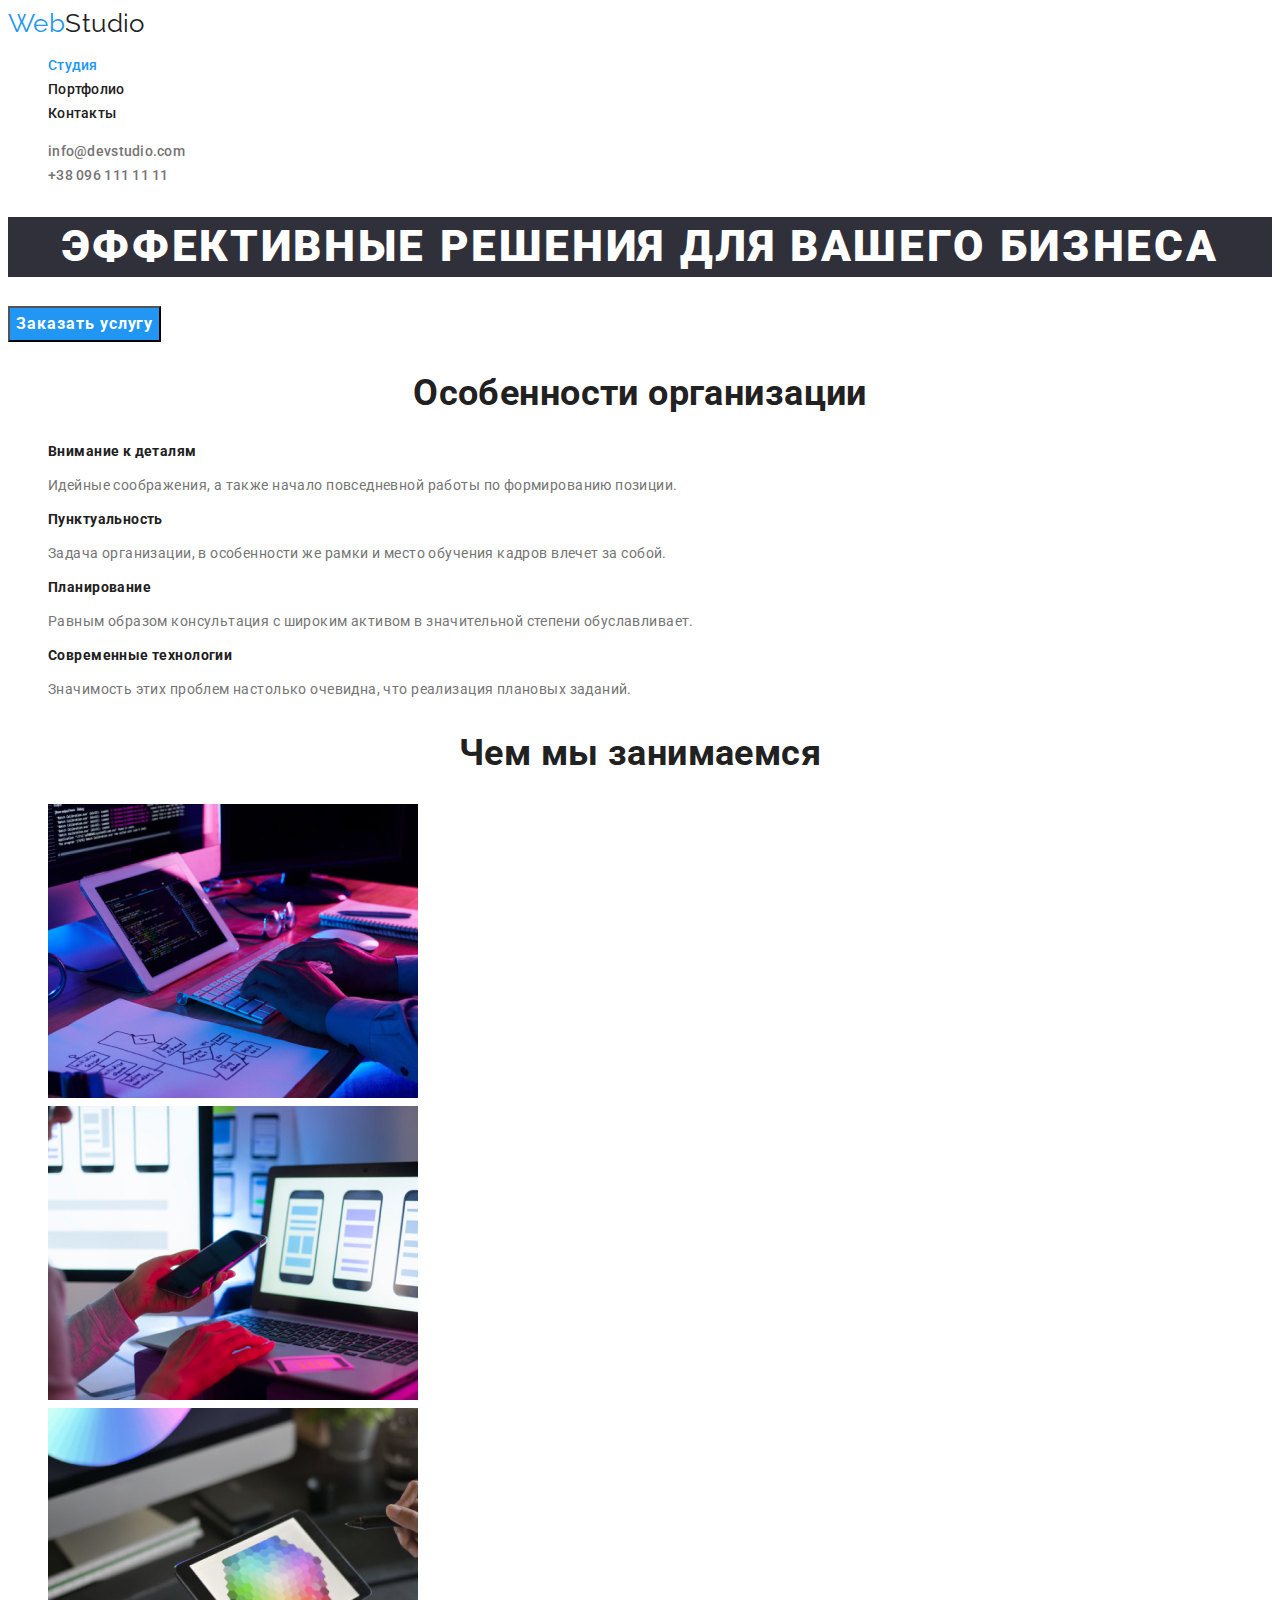
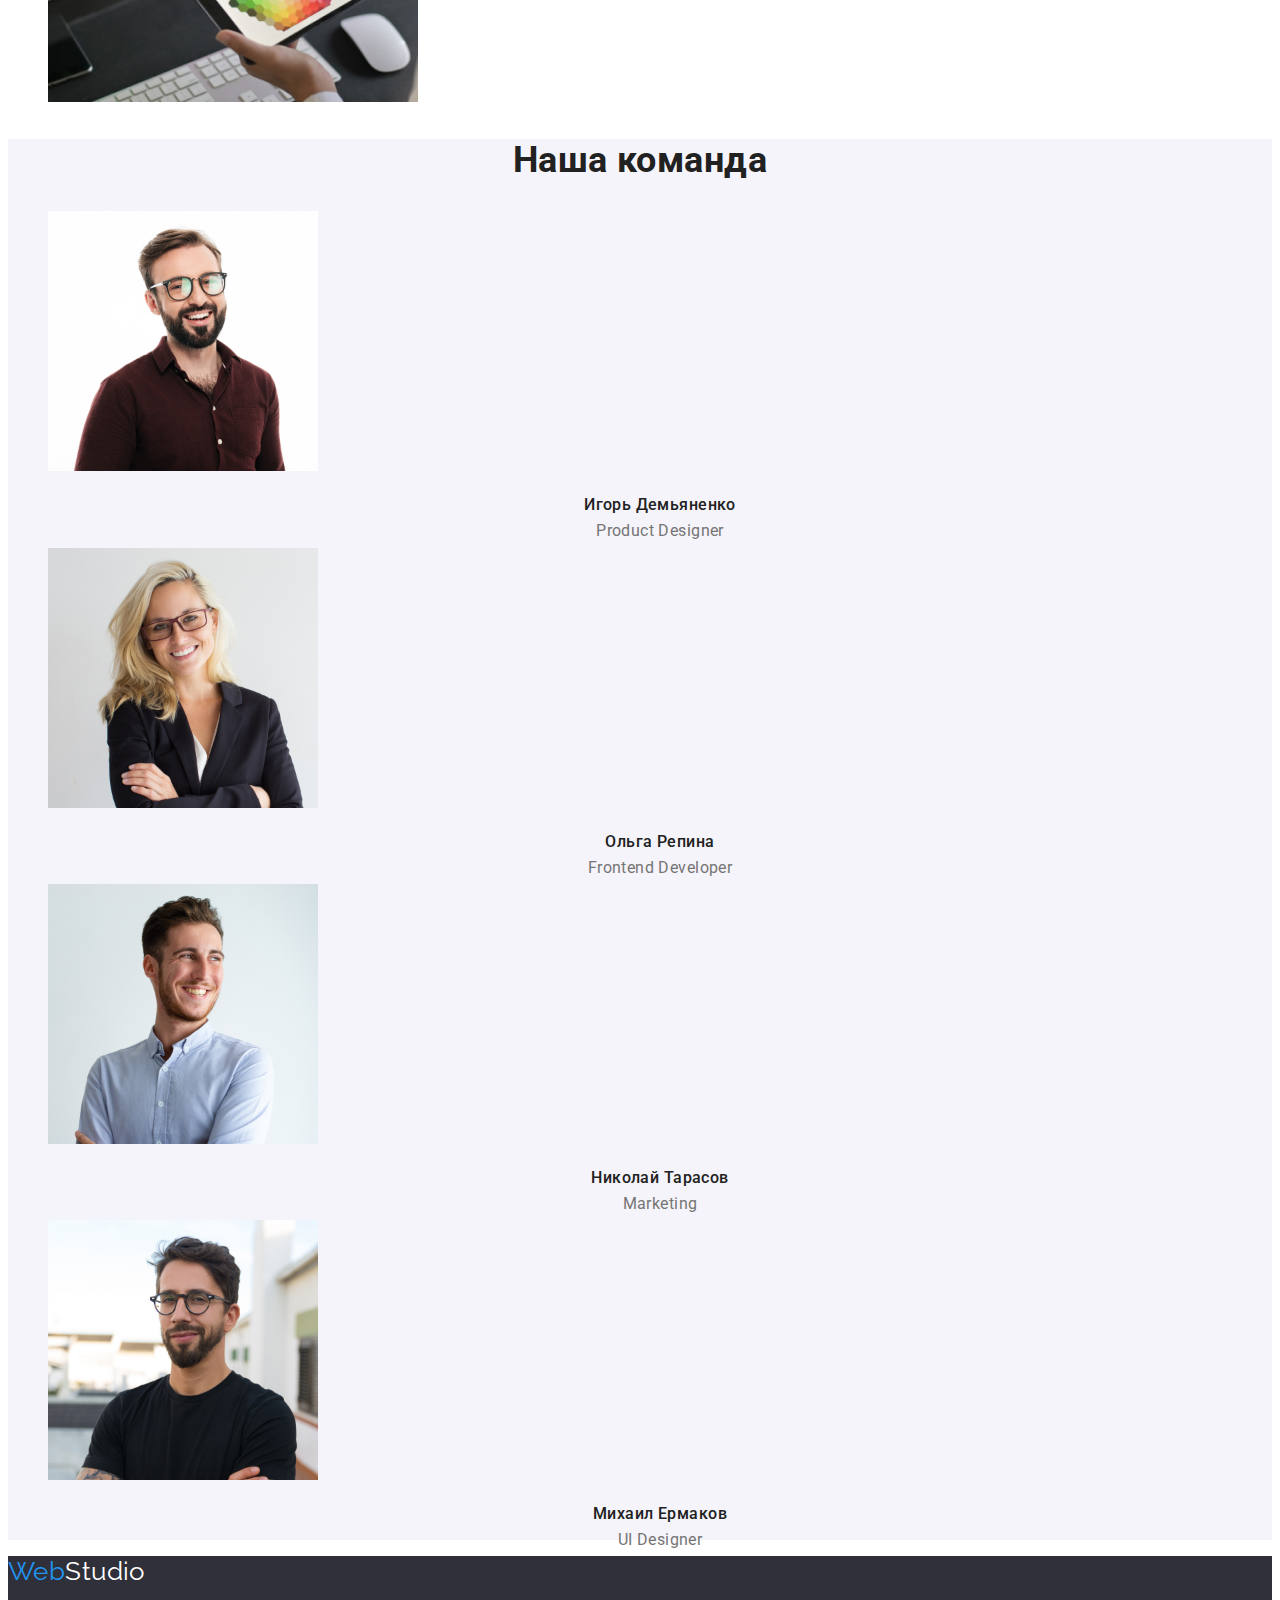
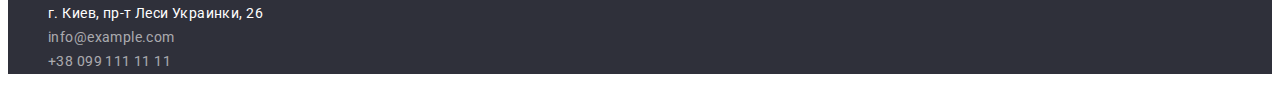
==== index.html @ 8ba245d4 "Добавил дз 2" ====
<!DOCTYPE html>
<html lang="ru">

<head>
    <meta charset="UTF-8">
    <meta http-equiv="X-UA-Compatible" content="IE=edge">
    <meta name="viewport" content="width=device-width, initial-scale=1.0">
    <title>WebStudio</title>
    <link rel="preconnect" href="https://fonts.googleapis.com">
    <link rel="preconnect" href="https://fonts.gstatic.com" crossorigin>
    <link href="https://fonts.googleapis.com/css2?family=Raleway:wght@700&family=Roboto:wght@400;500;700;900&display=swap"
        rel="stylesheet">
    <link rel="stylesheet" href="./css/style.css">
    
</head>

<body>
    <!--Шапка сайта-->
    <header>
        <a href=" / " class="logo" > <span class="first-part-logo">Web</span>Studio</a>
        <nav>
            <ul class="site-nav">
                <li><a href="./index.html" class="link current">Студия</a></li>
                <li><a href="./portfolio.html" class="link">Портфолио</a></li>
                <li><a href="" class="link">Контакты</a></li>
            </ul>
        </nav>

        <ul class="auth-nav">
            <li><a href="mailto:info@devstudio.com" class="contact-link">info@devstudio.com</a></li>
            <li><a href="tel:+380961111111" class="contact-link">+38 096 111 11 11</a></li>
        </ul>
    </header>

    <main>
        <!--Герой-->
        <section class="hero">
            <h1 class="hero-title">Эффективные решения для вашего бизнеса</h1>
            <button type="button" class="primary-button">Заказать услугу</button>
        </section>
        <!--Особенности-->
        <section class="section">
            <h2 class="section-title">Особенности организации</h2>
            <ul class="features-list">
                <li>
                    <h3 class="title">Внимание к деталям</h3>
                    <p>Идейные соображения, а также начало повседневной работы по формированию позиции.</p>
                </li>
                <li>
                    <h3 class="title">Пунктуальность</h3>
                    <p>Задача организации, в особенности же рамки и место обучения кадров влечет за собой.</p>
                </li>
                <li>
                    <h3 class="title">Планирование</h3>
                    <p>Равным образом консультация с широким активом в значительной степени обуславливает.</p>
                </li>
                <li>
                    <h3 class="title">Современные технологии</h3>
                    <p>Значимость этих проблем настолько очевидна, что реализация плановых заданий.</p>
                </li>
            </ul>
        </section>
        <!--Чем занимаются -->
        <section class="section">
            <h2 class="section-title">Чем мы занимаемся</h2>
            <ul>
                <li><img src="./images/code.jpg" alt="Человек пишет код" width="370"></li>
                <li><img src="./images/phone.jpg" alt="Человек смотрит на телефон" width="370"></li>
                <li><img src="./images/the_tablet.jpg" alt="Человек выбирает цвет на планшете" width="370"></li>
            </ul>
        </section>
        <!--Команда-->
        <section class="section team-background">
            <h2 class="section-title ">Наша команда</h2>
            <ul>
                <li><img src="./images/man_with_glasses.jpg" alt="Мужчина в очках" width="270">
                    <h3 class="section-people">Игорь Демьяненко</h3>
                    <p lang="en" class="section-profession">Product Designer</p>
                </li>
                <li><img src="./images/woman_with_glasses.jpg" alt="Женщина в очках" width="270">
                    <h3 class="section-people">Ольга Репина</h3>
                    <p lang="en" class="section-profession">Frontend Developer</p>
                </li>
                <li><img src="./images/man.jpg" alt="Мужчина" width="270">
                    <h3 class="section-people">Николай Тарасов</h3>
                    <p lang="en" class="section-profession">Marketing</p>
                </li>
                <li><img src="./images/man_with_glasess_smile.jpg" alt="Мужчина в очках улыбающийся" width="270">
                    <h3 class="section-people">Михаил Ермаков</h3>
                    <p lang="en" class="section-profession">UI Designer</p>
                </li>
            </ul>
        </section>
    </main>
    <!--Футер-->
    <footer class="footer-background">
        <a href=" / " class="logo"> <span class="first-part-logo">Web</span><span class="logo-white">Studio</span></a>  
        <address>
        <ul class="footer-nav removed-italics">
            <li><a href="https://www.google.com/maps/place/%D0%B1%D1%83%D0%BB.+%D0%9B%D0%B5%D1%81%D0%B8+%D0%A3%D0%BA%D1%80%D0%B0%D0%B8%D0%BD%D0%BA%D0%B8,+26,+%D0%9A%D0%B8%D0%B5%D0%B2,+02000/@50.4265807,30.5361971,17z/data=!3m1!4b1!4m5!3m4!1s0x40d4cf0e033ecbe9:0x57a4dffefec77da0!8m2!3d50.4265807!4d30.5383858"  class="footer-google-maps logo-white ">г. Киев, пр-т Леси Украинки, 26</a></li>
            <li><a href="mailto:info@example.com" class="footer-contacts footer-google-maps">info@example.com</a></li>
            <li><a href="tel:+380991111111" class="footer-contacts footer-google-maps">+38 099 111 11 11</a></li>
        </ul>
        </address>
    </footer>
</body>

</html>
---- css/style.css ----
:root {
  --primary-text-color: #757575;
  --title-text-color: #212121;
  --accent-color: #2196f3;
  --primary-white-color: #ffffff;
  --button-background-color: #f5f4fa;
  --background-color-hero: #2f303a;
}

body {
  background-color: var(--primary-white-color);
  color: var(--primary-text-color);
  font-family: Roboto, sans-serif;
  letter-spacing: 0.03em;
  font-size: 14px;
  line-height: 1.71;
}

/* Logo */
.logo {
  color: var(--title-text-color);
  font-family: Raleway, cursive;

  font-size: 26px;
  line-height: 1.19;
  text-decoration: none;
}
.first-part-logo {
  color: var(--accent-color);
}
/* Убрал точки в списке */
ul {
  list-style: none;
}

/* Site nav */
.site-nav .link {
  color: var(--title-text-color);

  font-weight: 500;
  font-size: 14px;
  line-height: 1.14;
  letter-spacing: 0.02em;
  text-decoration: none;
}
.site-nav .link:hover,
.site-nav .link:focus {
  color: var(--accent-color);
}

.site-nav .link.current {
  color: var(--accent-color);
}

/* Hero */
.hero-title {
  color: var(--primary-white-color);
  background-color: var(--background-color-hero);

  font-weight: 900;
  font-size: 44px;
  line-height: 1.36;
  text-align: center;
  letter-spacing: 0.06em;
  text-transform: uppercase;
}

/* Button */

.primary-button {
  color: var(--primary-white-color);
  background-color: var(--accent-color);
  font-family: Roboto, sans-serif;
  font-weight: 700;
  font-size: 16px;
  line-height: 1.88;
  align-items: center;
  text-align: center;
  letter-spacing: 0.06em;
}

/* Section */
.section-title {
  color: var(--title-text-color);

  font-weight: 700;
  font-size: 36px;
  line-height: 1.17;
  text-align: center;
}

.team-background {
  background-color: var(--button-background-color);
}

.section-people {
  color: var(--title-text-color);

  font-weight: 500;
  font-size: 16px;
  line-height: 1.19;
  text-align: center;
}
.section-profession {
  font-size: 16px;
  line-height: 1.19px;
  text-align: center;
}

/* Features */
.features-list .title {
  color: var(--title-text-color);

  font-weight: 700;
  font-size: 14px;
  line-height: 1.14;
}

/* Auth nav */
.auth-nav .contact-link {
  color: var(--primary-text-color);
  font-weight: 500;
  font-size: 14px;
  line-height: 1.14;
  letter-spacing: 0.02em;
  text-decoration: none;
}
.auth-nav .contact-link:hover,
.auth-nav .contact-link:focus {
  color: var(--accent-color);
}

/* Footer */

.footer-background {
  background-color: var(--background-color-hero);
}

.logo-white {
  color: var(--primary-white-color);
}

/* Footer nav */

.footer-contacts {
  font-weight: 400;
  font-size: 14px;
  line-height: 1.71;
  letter-spacing: 0.03em;
  color: rgba(255, 255, 255, 0.6);
}

.footer-nav .footer-contacts:hover,
.footer-nav .footer-contacts:focus {
  color: var(--accent-color);
}

.removed-italics {
  font-style: normal;
}

.footer-google-maps {
  text-decoration: none;
}

/* portfolio */
.button-porfolio {
  color: var(--title-text-color);
  background-color: var(--button-background-color);
  font-weight: 500;
  font-size: 16px;
  line-height: 1.62;
  text-align: center;
  letter-spacing: 0.03em;
  font-family: inherit;
}

.button-porfolio:focus,
.button-porfolio:hover {
  color: var(--primary-white-color);
  background-color: var(--accent-color);
}

.portfolio-link-without-underlined {
  text-decoration: none;
}

.site-title {
  font-weight: 700;
  font-size: 18px;
  line-height: 2;
  letter-spacing: 0.06em;
  color: var(--title-text-color);
}

.site-descriptions {
  font-size: 16px;
  line-height: 1.87;
  letter-spacing: 0.03em;
  color: var(--primary-text-color);
}
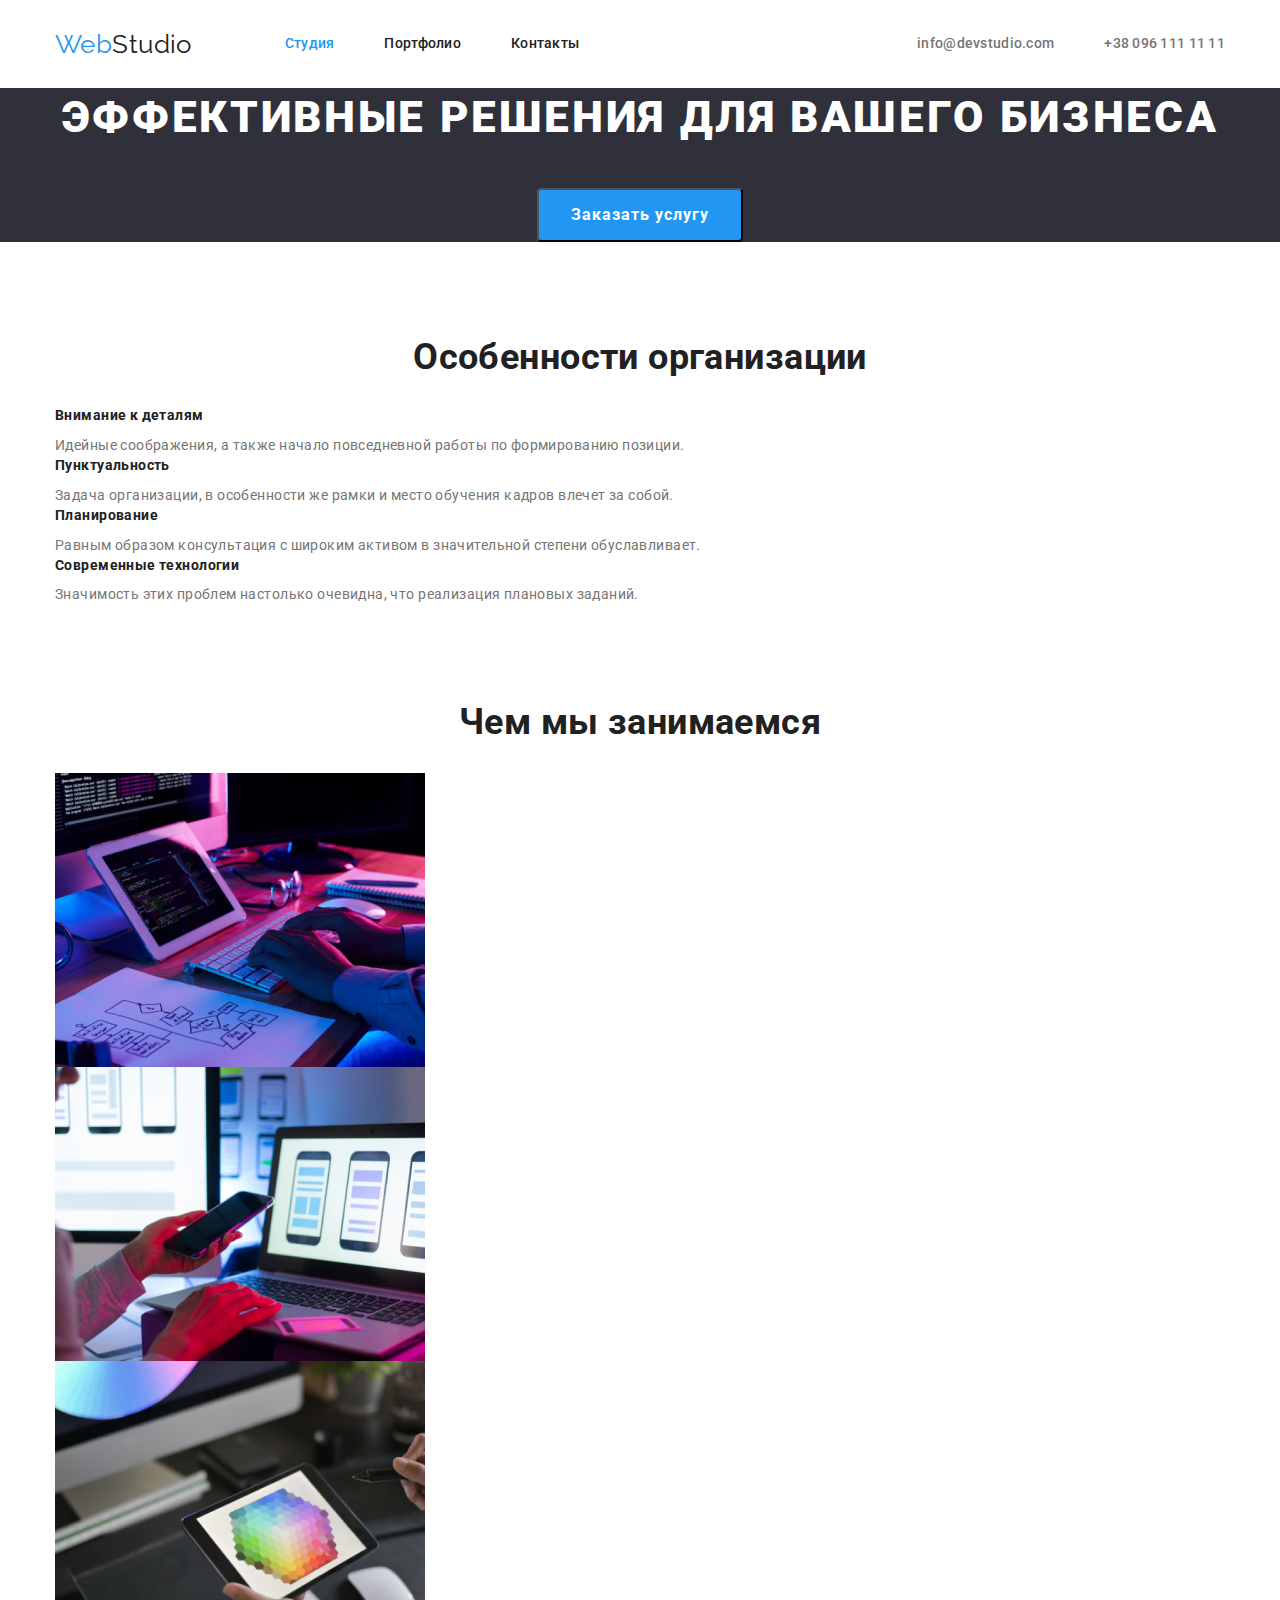
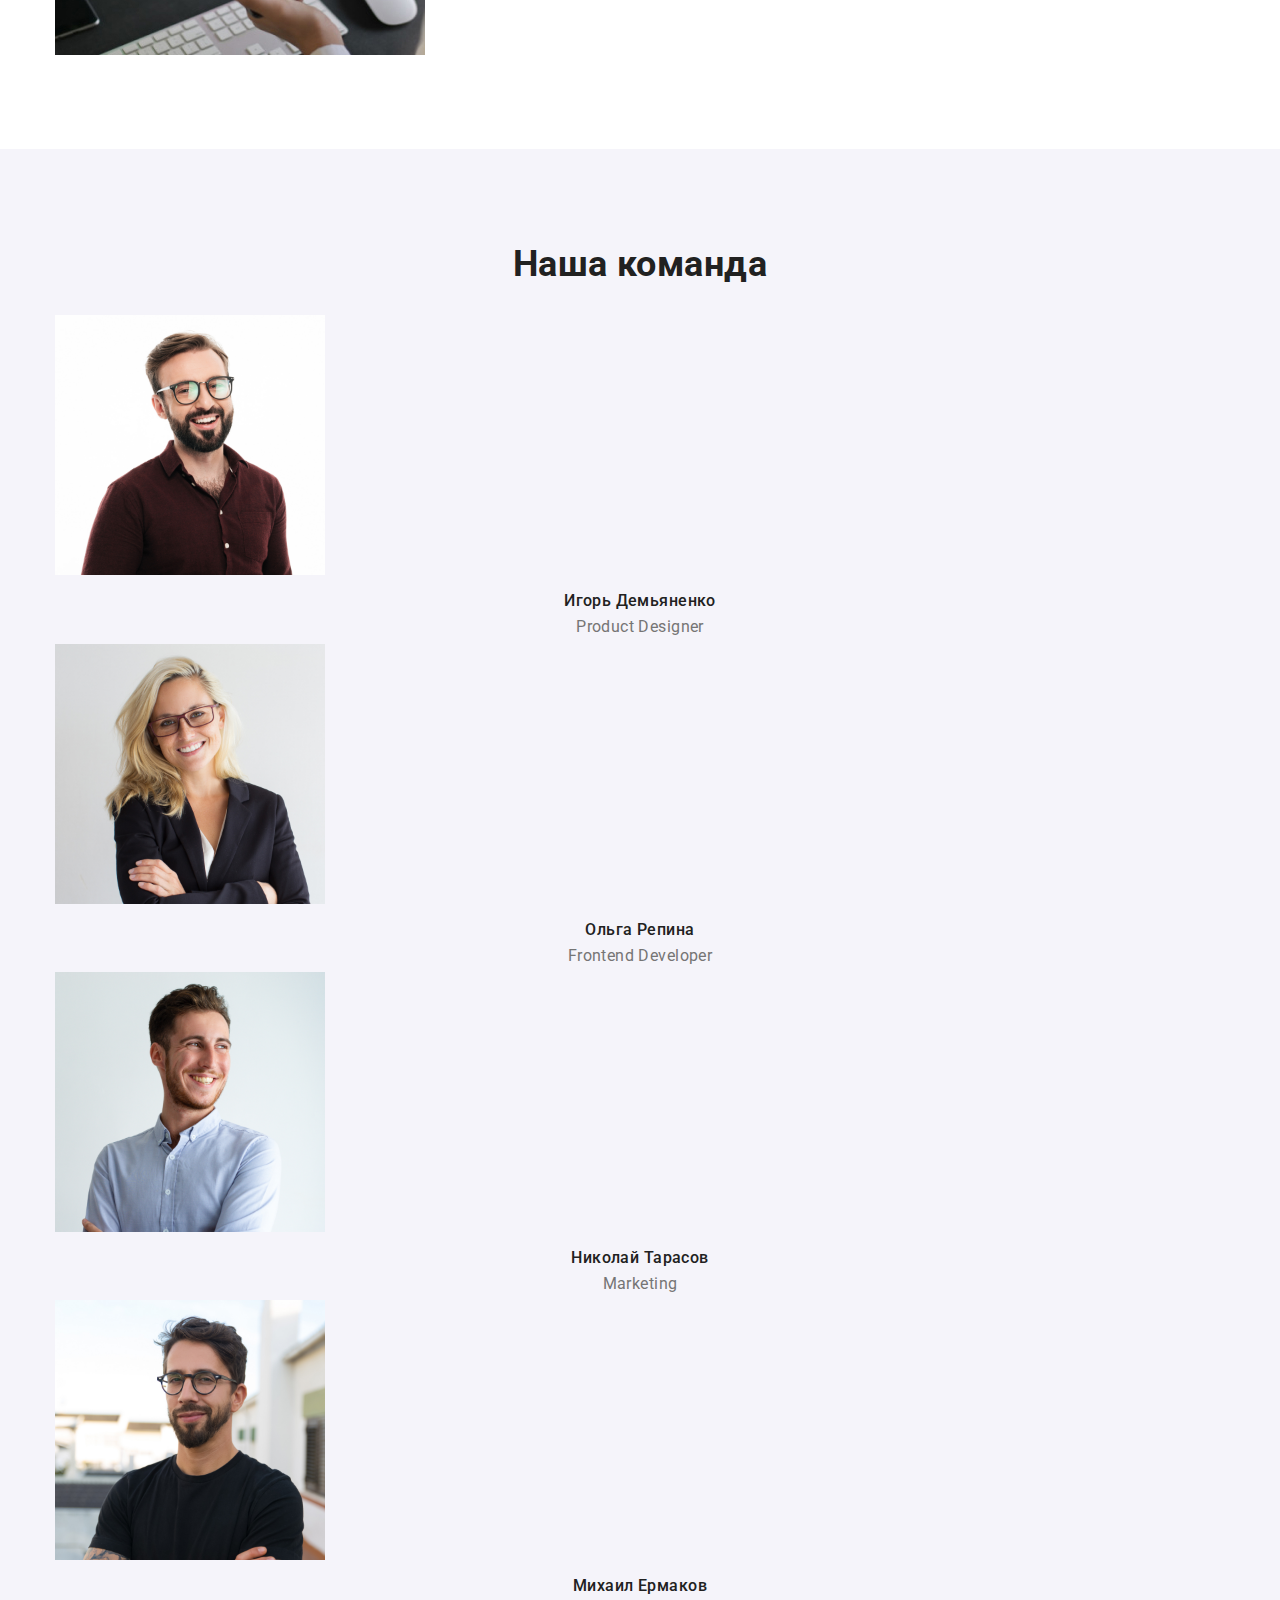
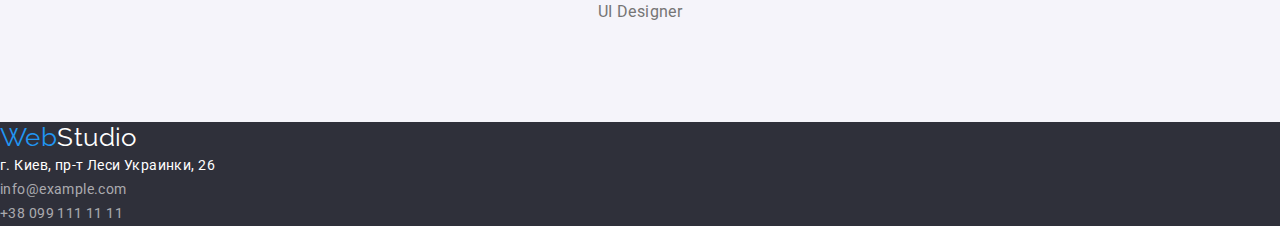
==== commit 046b441f: "Добавил оформления" ====
--- a/index.html
+++ b/index.html
@@ -10,26 +10,29 @@
     <link rel="preconnect" href="https://fonts.gstatic.com" crossorigin>
     <link href="https://fonts.googleapis.com/css2?family=Raleway:wght@700&family=Roboto:wght@400;500;700;900&display=swap"
         rel="stylesheet">
+    <link rel="stylesheet" href="https://cdnjs.cloudflare.com/ajax/libs/modern-normalize/1.1.0/modern-normalize.min.css">
     <link rel="stylesheet" href="./css/style.css">
     
 </head>
 
 <body>
     <!--Шапка сайта-->
-    <header>
+    <header class="page-header">
+        <div class="container main-nav">
         <a href=" / " class="logo" > <span class="first-part-logo">Web</span>Studio</a>
         <nav>
             <ul class="site-nav">
-                <li><a href="./index.html" class="link current">Студия</a></li>
-                <li><a href="./portfolio.html" class="link">Портфолио</a></li>
-                <li><a href="" class="link">Контакты</a></li>
+                <li class="item"><a href="./index.html" class="link current">Студия</a></li>
+                <li class="item"><a href="./portfolio.html" class="link">Портфолио</a></li>
+                <li class="item"><a href="" class="link">Контакты</a></li>
             </ul>
         </nav>
-
+        
         <ul class="auth-nav">
-            <li><a href="mailto:info@devstudio.com" class="contact-link">info@devstudio.com</a></li>
-            <li><a href="tel:+380961111111" class="contact-link">+38 096 111 11 11</a></li>
+            <li class="item"><a href="mailto:info@devstudio.com" class="contact-link">info@devstudio.com</a></li>
+            <li class="item"><a href="tel:+380961111111" class="contact-link">+38 096 111 11 11</a></li>
         </ul>
+        </div>
     </header>
 
     <main>
@@ -40,6 +43,7 @@
         </section>
         <!--Особенности-->
         <section class="section">
+            <div class="container">
             <h2 class="section-title">Особенности организации</h2>
             <ul class="features-list">
                 <li>
@@ -59,18 +63,22 @@
                     <p>Значимость этих проблем настолько очевидна, что реализация плановых заданий.</p>
                 </li>
             </ul>
+            </div>
         </section>
         <!--Чем занимаются -->
-        <section class="section">
+        <section class="section no-padding">
+            <div class="container">
             <h2 class="section-title">Чем мы занимаемся</h2>
             <ul>
                 <li><img src="./images/code.jpg" alt="Человек пишет код" width="370"></li>
                 <li><img src="./images/phone.jpg" alt="Человек смотрит на телефон" width="370"></li>
                 <li><img src="./images/the_tablet.jpg" alt="Человек выбирает цвет на планшете" width="370"></li>
             </ul>
+            </div>
         </section>
         <!--Команда-->
         <section class="section team-background">
+            <div class="container">
             <h2 class="section-title ">Наша команда</h2>
             <ul>
                 <li><img src="./images/man_with_glasses.jpg" alt="Мужчина в очках" width="270">
@@ -90,6 +98,7 @@
                     <p lang="en" class="section-profession">UI Designer</p>
                 </li>
             </ul>
+            </div>
         </section>
     </main>
     <!--Футер-->
--- a/css/style.css
+++ b/css/style.css
@@ -5,6 +5,7 @@
   --primary-white-color: #ffffff;
   --button-background-color: #f5f4fa;
   --background-color-hero: #2f303a;
+  --card-set-gap: 30px;
 }
 
 body {
@@ -16,24 +17,69 @@
   line-height: 1.71;
 }
 
-/* Logo */
-.logo {
-  color: var(--title-text-color);
-  font-family: Raleway, cursive;
-
-  font-size: 26px;
-  line-height: 1.19;
-  text-decoration: none;
-}
-.first-part-logo {
-  color: var(--accent-color);
-}
+img {
+  display: block;
+  max-width: 100%;
+  height: auto;
+}
+
 /* Убрал точки в списке */
 ul {
   list-style: none;
-}
-
+  padding: 0;
+  margin: 0;
+}
+
+/* Container */
+.container {
+  margin-left: auto;
+  margin-right: auto;
+  width: 1200px;
+  padding-left: 15px;
+  padding-right: 15px;
+}
+
+/* Logo */
+.logo {
+  color: var(--title-text-color);
+  font-family: Raleway, cursive;
+
+  font-size: 26px;
+  line-height: 1.19;
+  text-decoration: none;
+}
+.first-part-logo {
+  color: var(--accent-color);
+}
+
+/* Page header */
+
+.page-header {
+}
+
+/* Main nav */
+
+.main-nav {
+  display: flex;
+  align-items: center;
+}
+
+.header-line {
+  border-bottom: 1px solid #ececec;
+}
 /* Site nav */
+
+.site-nav {
+  display: flex;
+  margin-left: 93px;
+  margin-top: 32px;
+  margin-bottom: 32px;
+}
+
+.site-nav .item + .item {
+  margin-left: 50px;
+}
+
 .site-nav .link {
   color: var(--title-text-color);
 
@@ -52,15 +98,45 @@
   color: var(--accent-color);
 }
 
+/* Auth nav */
+.auth-nav {
+  display: flex;
+  margin-left: auto;
+}
+
+.auth-nav .item + .item {
+  margin-left: 50px;
+}
+
+.auth-nav .contact-link {
+  color: var(--primary-text-color);
+  font-weight: 500;
+  font-size: 14px;
+  line-height: 1.14;
+  letter-spacing: 0.02em;
+  text-decoration: none;
+}
+.auth-nav .contact-link:hover,
+.auth-nav .contact-link:focus {
+  color: var(--accent-color);
+}
+
 /* Hero */
+
+.hero {
+  text-align: center;
+  background-color: var(--background-color-hero);
+}
+
 .hero-title {
+  margin-top: 0;
+  margin-bottom: 40px;
+
   color: var(--primary-white-color);
-  background-color: var(--background-color-hero);
 
   font-weight: 900;
   font-size: 44px;
   line-height: 1.36;
-  text-align: center;
   letter-spacing: 0.06em;
   text-transform: uppercase;
 }
@@ -68,19 +144,35 @@
 /* Button */
 
 .primary-button {
+  border-radius: 4px;
+  padding: 10px 32px;
+  min-width: 200px;
+
   color: var(--primary-white-color);
   background-color: var(--accent-color);
+
   font-family: Roboto, sans-serif;
   font-weight: 700;
   font-size: 16px;
   line-height: 1.88;
-  align-items: center;
-  text-align: center;
+
   letter-spacing: 0.06em;
 }
 
 /* Section */
+
+.section {
+  padding-top: 94px;
+  padding-bottom: 94px;
+}
+
+.section.no-padding {
+  padding-top: 0;
+  padding-bottom: 94px;
+}
+
 .section-title {
+  margin-top: 0;
   color: var(--title-text-color);
 
   font-weight: 700;
@@ -109,6 +201,8 @@
 
 /* Features */
 .features-list .title {
+  margin-top: 0;
+  margin-bottom: 10px;
   color: var(--title-text-color);
 
   font-weight: 700;
@@ -116,18 +210,9 @@
   line-height: 1.14;
 }
 
-/* Auth nav */
-.auth-nav .contact-link {
-  color: var(--primary-text-color);
-  font-weight: 500;
-  font-size: 14px;
-  line-height: 1.14;
-  letter-spacing: 0.02em;
-  text-decoration: none;
-}
-.auth-nav .contact-link:hover,
-.auth-nav .contact-link:focus {
-  color: var(--accent-color);
+.features-list p {
+  margin-top: 0;
+  margin-bottom: 0;
 }
 
 /* Footer */
@@ -165,8 +250,12 @@
 
 /* portfolio */
 .button-porfolio {
+  border-radius: 4px;
+  padding: 6px 22px;
+
   color: var(--title-text-color);
   background-color: var(--button-background-color);
+
   font-weight: 500;
   font-size: 16px;
   line-height: 1.62;
@@ -179,6 +268,11 @@
 .button-porfolio:hover {
   color: var(--primary-white-color);
   background-color: var(--accent-color);
+}
+
+.section-porfolio {
+  margin-top: 94px;
+  margin-bottom: 94px;
 }
 
 .portfolio-link-without-underlined {
@@ -191,6 +285,7 @@
   line-height: 2;
   letter-spacing: 0.06em;
   color: var(--title-text-color);
+  margin-bottom: 0px;
 }
 
 .site-descriptions {
@@ -199,3 +294,36 @@
   letter-spacing: 0.03em;
   color: var(--primary-text-color);
 }
+
+/* Card set */
+.card-set {
+  margin: 0;
+  padding: 0;
+
+  display: flex;
+  flex-wrap: wrap;
+
+  margin-top: calc(-1 * var(--card-set-gap));
+  margin-left: calc(-1 * var(--card-set-gap));
+}
+
+.card-set > .item {
+  flex-basis: calc(100% / 3 - var(--card-set-gap));
+
+  margin-left: var(--card-set-gap);
+  margin-top: var(--card-set-gap);
+}
+
+/* Card */
+
+.card-content {
+  padding: 20px 24px;
+}
+
+.card-text {
+  margin-top: 4px;
+}
+
+.card {
+  border: 1px solid #eeeeee;
+}
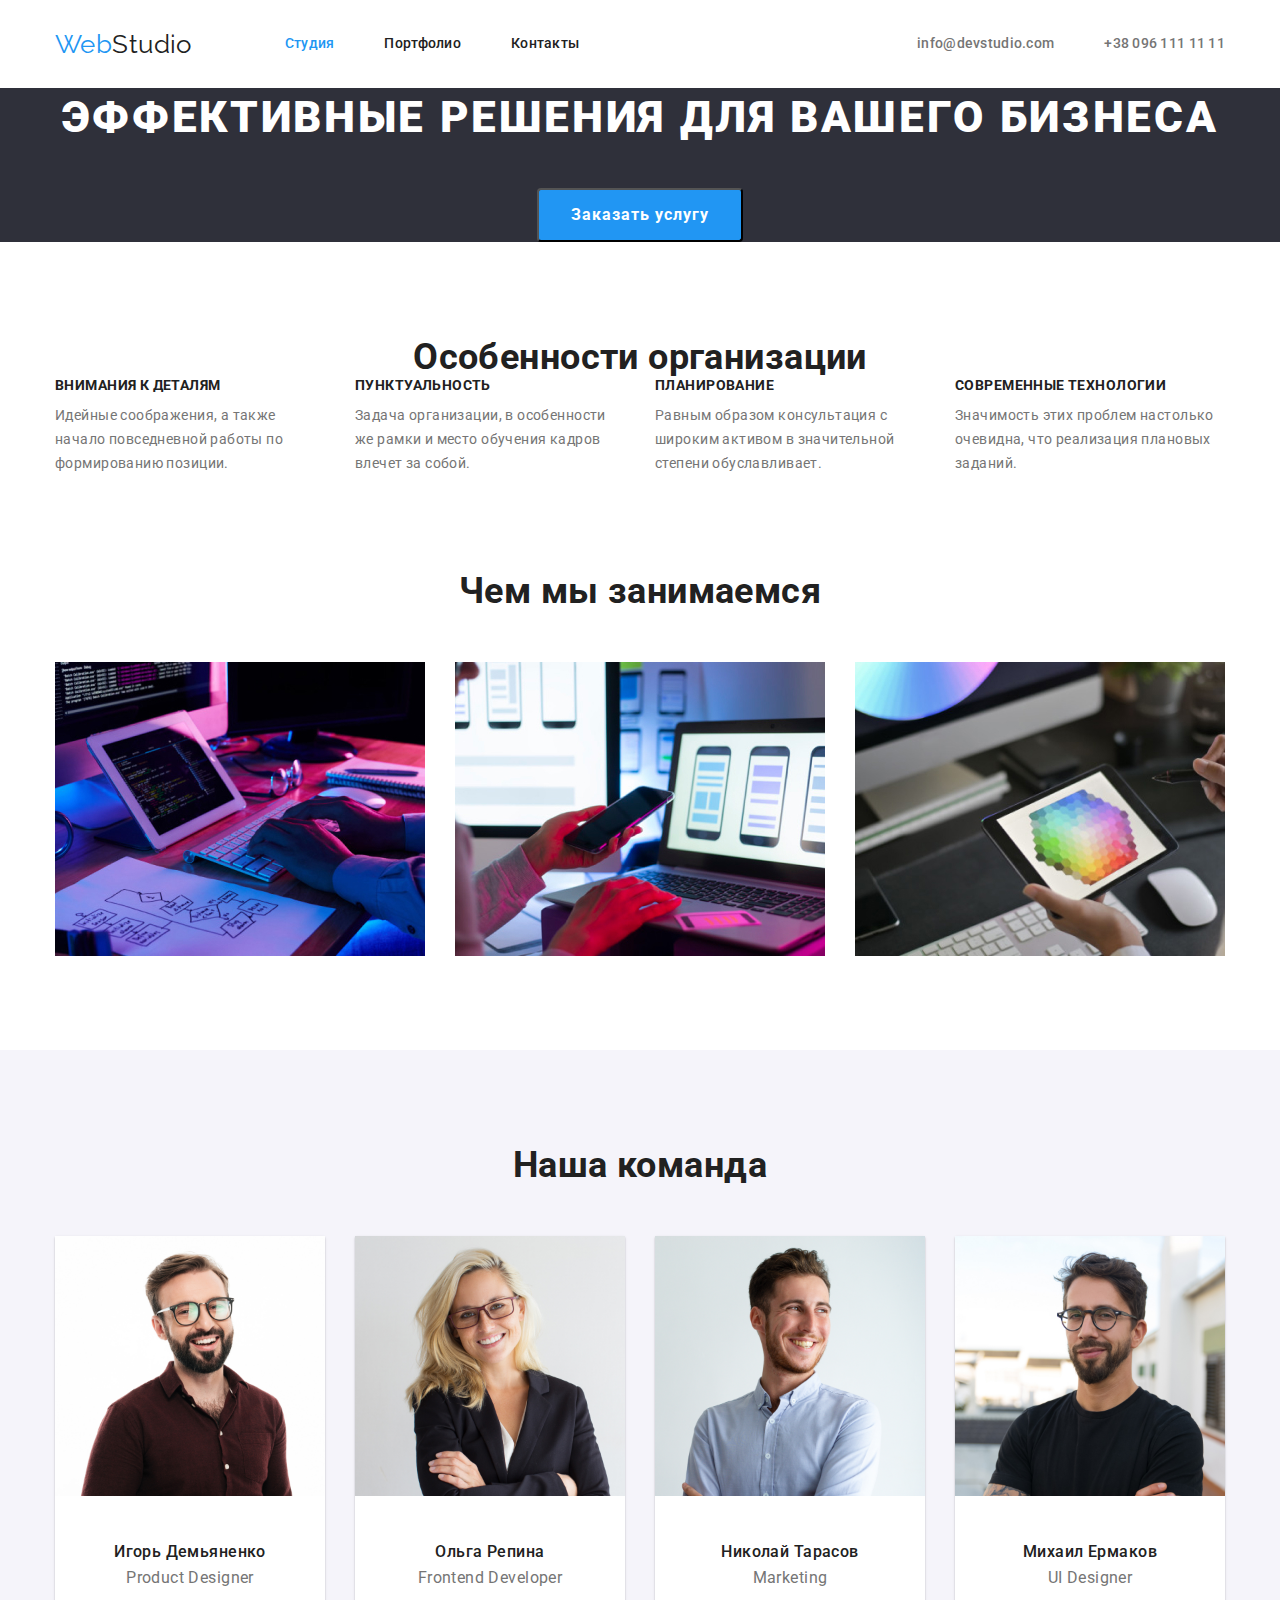
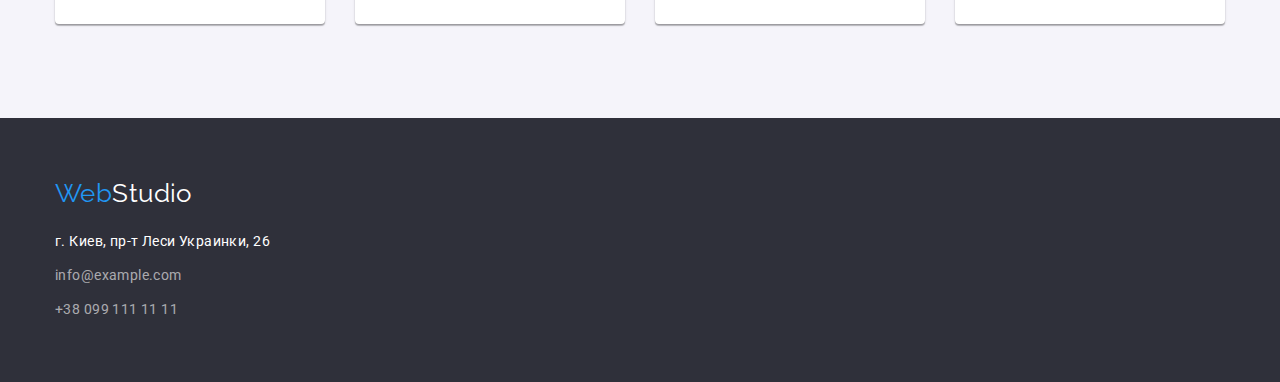
==== commit e9fdc20a: "Сделал портфолио" ====
--- a/index.html
+++ b/index.html
@@ -46,20 +46,20 @@
             <div class="container">
             <h2 class="section-title">Особенности организации</h2>
             <ul class="features-list">
-                <li>
-                    <h3 class="title">Внимание к деталям</h3>
+                <li class="item">
+                    <h3 class="title">ВНИМАНИЯ К ДЕТАЛЯМ</h3>
                     <p>Идейные соображения, а также начало повседневной работы по формированию позиции.</p>
                 </li>
-                <li>
-                    <h3 class="title">Пунктуальность</h3>
+                <li class="item">
+                    <h3 class="title">ПУНКТУАЛЬНОСТЬ</h3>
                     <p>Задача организации, в особенности же рамки и место обучения кадров влечет за собой.</p>
                 </li>
-                <li>
-                    <h3 class="title">Планирование</h3>
+                <li class="item">
+                    <h3 class="title">ПЛАНИРОВАНИЕ</h3>
                     <p>Равным образом консультация с широким активом в значительной степени обуславливает.</p>
                 </li>
-                <li>
-                    <h3 class="title">Современные технологии</h3>
+                <li class="item">
+                    <h3 class="title">СОВРЕМЕННЫЕ ТЕХНОЛОГИИ</h3>
                     <p>Значимость этих проблем настолько очевидна, что реализация плановых заданий.</p>
                 </li>
             </ul>
@@ -69,10 +69,10 @@
         <section class="section no-padding">
             <div class="container">
             <h2 class="section-title">Чем мы занимаемся</h2>
-            <ul>
-                <li><img src="./images/code.jpg" alt="Человек пишет код" width="370"></li>
-                <li><img src="./images/phone.jpg" alt="Человек смотрит на телефон" width="370"></li>
-                <li><img src="./images/the_tablet.jpg" alt="Человек выбирает цвет на планшете" width="370"></li>
+            <ul class="work-list">
+                <li class="item"><img src="./images/code.jpg" alt="Человек пишет код" width="370"></li>
+                <li class="item"><img src="./images/phone.jpg" alt="Человек смотрит на телефон" width="370"></li>
+                <li class="item"><img src="./images/the_tablet.jpg" alt="Человек выбирает цвет на планшете" width="370"></li>
             </ul>
             </div>
         </section>
@@ -80,22 +80,30 @@
         <section class="section team-background">
             <div class="container">
             <h2 class="section-title ">Наша команда</h2>
-            <ul>
-                <li><img src="./images/man_with_glasses.jpg" alt="Мужчина в очках" width="270">
+            <ul class="team-list">
+                <li class="item"><img src="./images/man_with_glasses.jpg" alt="Мужчина в очках" width="270">
+                    <div class="padding-card">
                     <h3 class="section-people">Игорь Демьяненко</h3>
                     <p lang="en" class="section-profession">Product Designer</p>
+                    </div>
                 </li>
-                <li><img src="./images/woman_with_glasses.jpg" alt="Женщина в очках" width="270">
+                <li class="item"><img src="./images/woman_with_glasses.jpg" alt="Женщина в очках" width="270">
+                    <div class="padding-card">
                     <h3 class="section-people">Ольга Репина</h3>
                     <p lang="en" class="section-profession">Frontend Developer</p>
+                    </div>
                 </li>
-                <li><img src="./images/man.jpg" alt="Мужчина" width="270">
+                <li class="item"><img src="./images/man.jpg" alt="Мужчина" width="270">
+                    <div class="padding-card">
                     <h3 class="section-people">Николай Тарасов</h3>
                     <p lang="en" class="section-profession">Marketing</p>
+                    </div>
                 </li>
-                <li><img src="./images/man_with_glasess_smile.jpg" alt="Мужчина в очках улыбающийся" width="270">
+                <li class="item"><img src="./images/man_with_glasess_smile.jpg" alt="Мужчина в очках улыбающийся" width="270">
+                    <div class="padding-card">
                     <h3 class="section-people">Михаил Ермаков</h3>
                     <p lang="en" class="section-profession">UI Designer</p>
+                    </div>
                 </li>
             </ul>
             </div>
@@ -103,14 +111,16 @@
     </main>
     <!--Футер-->
     <footer class="footer-background">
-        <a href=" / " class="logo"> <span class="first-part-logo">Web</span><span class="logo-white">Studio</span></a>  
+        <div class="container">
+        <a href=" / " class="logo logo-footer"> <span class="first-part-logo">Web</span><span class="logo-white">Studio</span></a>  
         <address>
-        <ul class="footer-nav removed-italics">
-            <li><a href="https://www.google.com/maps/place/%D0%B1%D1%83%D0%BB.+%D0%9B%D0%B5%D1%81%D0%B8+%D0%A3%D0%BA%D1%80%D0%B0%D0%B8%D0%BD%D0%BA%D0%B8,+26,+%D0%9A%D0%B8%D0%B5%D0%B2,+02000/@50.4265807,30.5361971,17z/data=!3m1!4b1!4m5!3m4!1s0x40d4cf0e033ecbe9:0x57a4dffefec77da0!8m2!3d50.4265807!4d30.5383858"  class="footer-google-maps logo-white ">г. Киев, пр-т Леси Украинки, 26</a></li>
-            <li><a href="mailto:info@example.com" class="footer-contacts footer-google-maps">info@example.com</a></li>
-            <li><a href="tel:+380991111111" class="footer-contacts footer-google-maps">+38 099 111 11 11</a></li>
+        <ul class="footer-nav removed-italics mail-footer">
+            <li class="footer-list"><a href="https://www.google.com/maps/place/%D0%B1%D1%83%D0%BB.+%D0%9B%D0%B5%D1%81%D0%B8+%D0%A3%D0%BA%D1%80%D0%B0%D0%B8%D0%BD%D0%BA%D0%B8,+26,+%D0%9A%D0%B8%D0%B5%D0%B2,+02000/@50.4265807,30.5361971,17z/data=!3m1!4b1!4m5!3m4!1s0x40d4cf0e033ecbe9:0x57a4dffefec77da0!8m2!3d50.4265807!4d30.5383858"  class="footer-google-maps logo-white ">г. Киев, пр-т Леси Украинки, 26</a></li>
+            <li class="footer-list"><a href="mailto:info@example.com" class="footer-contacts footer-google-maps">info@example.com</a></li>
+            <li class="footer-list"><a href="tel:+380991111111" class="footer-contacts footer-phone footer-google-maps">+38 099 111 11 11</a></li>
         </ul>
         </address>
+        </div>
     </footer>
 </body>
 
--- a/css/style.css
+++ b/css/style.css
@@ -6,6 +6,8 @@
   --button-background-color: #f5f4fa;
   --background-color-hero: #2f303a;
   --card-set-gap: 30px;
+  --header-bottom-line: #ececec;
+  --pading-section: 94px;
 }
 
 body {
@@ -65,7 +67,7 @@
 }
 
 .header-line {
-  border-bottom: 1px solid #ececec;
+  border-bottom: 1px solid var(--header-bottom-line);
 }
 /* Site nav */
 
@@ -162,17 +164,18 @@
 /* Section */
 
 .section {
-  padding-top: 94px;
-  padding-bottom: 94px;
+  padding-top: var(--pading-section);
+  padding-bottom: var(--pading-section);
 }
 
 .section.no-padding {
   padding-top: 0;
-  padding-bottom: 94px;
+  padding-bottom: var(--pading-section);
 }
 
 .section-title {
   margin-top: 0;
+  margin-bottom: 0;
   color: var(--title-text-color);
 
   font-weight: 700;
@@ -185,6 +188,11 @@
   background-color: var(--button-background-color);
 }
 
+.team-list .padding-card {
+  padding-top: 30px;
+  padding-bottom: 30px;
+}
+
 .section-people {
   color: var(--title-text-color);
 
@@ -200,6 +208,19 @@
 }
 
 /* Features */
+
+.features-list {
+  display: flex;
+}
+
+.features-list .item {
+  width: 270px;
+}
+
+.features-list .item + .item {
+  margin-left: var(--card-set-gap);
+}
+
 .features-list .title {
   margin-top: 0;
   margin-bottom: 10px;
@@ -215,6 +236,37 @@
   margin-bottom: 0;
 }
 
+/* Work */
+
+.work-list {
+  display: flex;
+  margin-top: 50px;
+}
+
+.work-list .item + .item {
+  margin-left: var(--card-set-gap);
+}
+
+/* Team */
+
+.team-list {
+  display: flex;
+  margin-top: 50px;
+}
+
+.team-list .item + .item {
+  margin-left: var(--card-set-gap);
+}
+
+.team-list .item {
+  border-radius: 0px 0px 4px 4px;
+  background: var(--primary-white-color);
+  box-shadow: 0px 1px 3px rgba(0, 0, 0, 0.12), 0px 1px 1px rgba(0, 0, 0, 0.14),
+    0px 2px 1px rgba(0, 0, 0, 0.2);
+}
+
+.team-list .
+
 /* Footer */
 
 .footer-background {
@@ -226,6 +278,28 @@
 }
 
 /* Footer nav */
+
+.logo-footer {
+  display: inline-block;
+  margin-top: 60px;
+}
+
+.mail-footer {
+  margin-top: 20px;
+}
+
+.footer-nav .footer-list + .footer-list {
+  padding-top: 10px;
+}
+
+.footer-background {
+  background-color: var(--background-color-hero);
+}
+
+.footer-nav .footer-phone {
+  display: inline-block;
+  margin-bottom: 60px;
+}
 
 .footer-contacts {
   font-weight: 400;
@@ -249,6 +323,19 @@
 }
 
 /* portfolio */
+
+.flex-button {
+  display: flex;
+  justify-content: center;
+
+  margin-top: 94px;
+  margin-bottom: 50px;
+}
+
+.flex-button .flex-button-list + .flex-button-list {
+  margin-left: 8px;
+}
+
 .button-porfolio {
   border-radius: 4px;
   padding: 6px 22px;
@@ -271,8 +358,8 @@
 }
 
 .section-porfolio {
-  margin-top: 94px;
-  margin-bottom: 94px;
+  margin-top: var(--pading-section);
+  margin-bottom: var(--pading-section);
 }
 
 .portfolio-link-without-underlined {
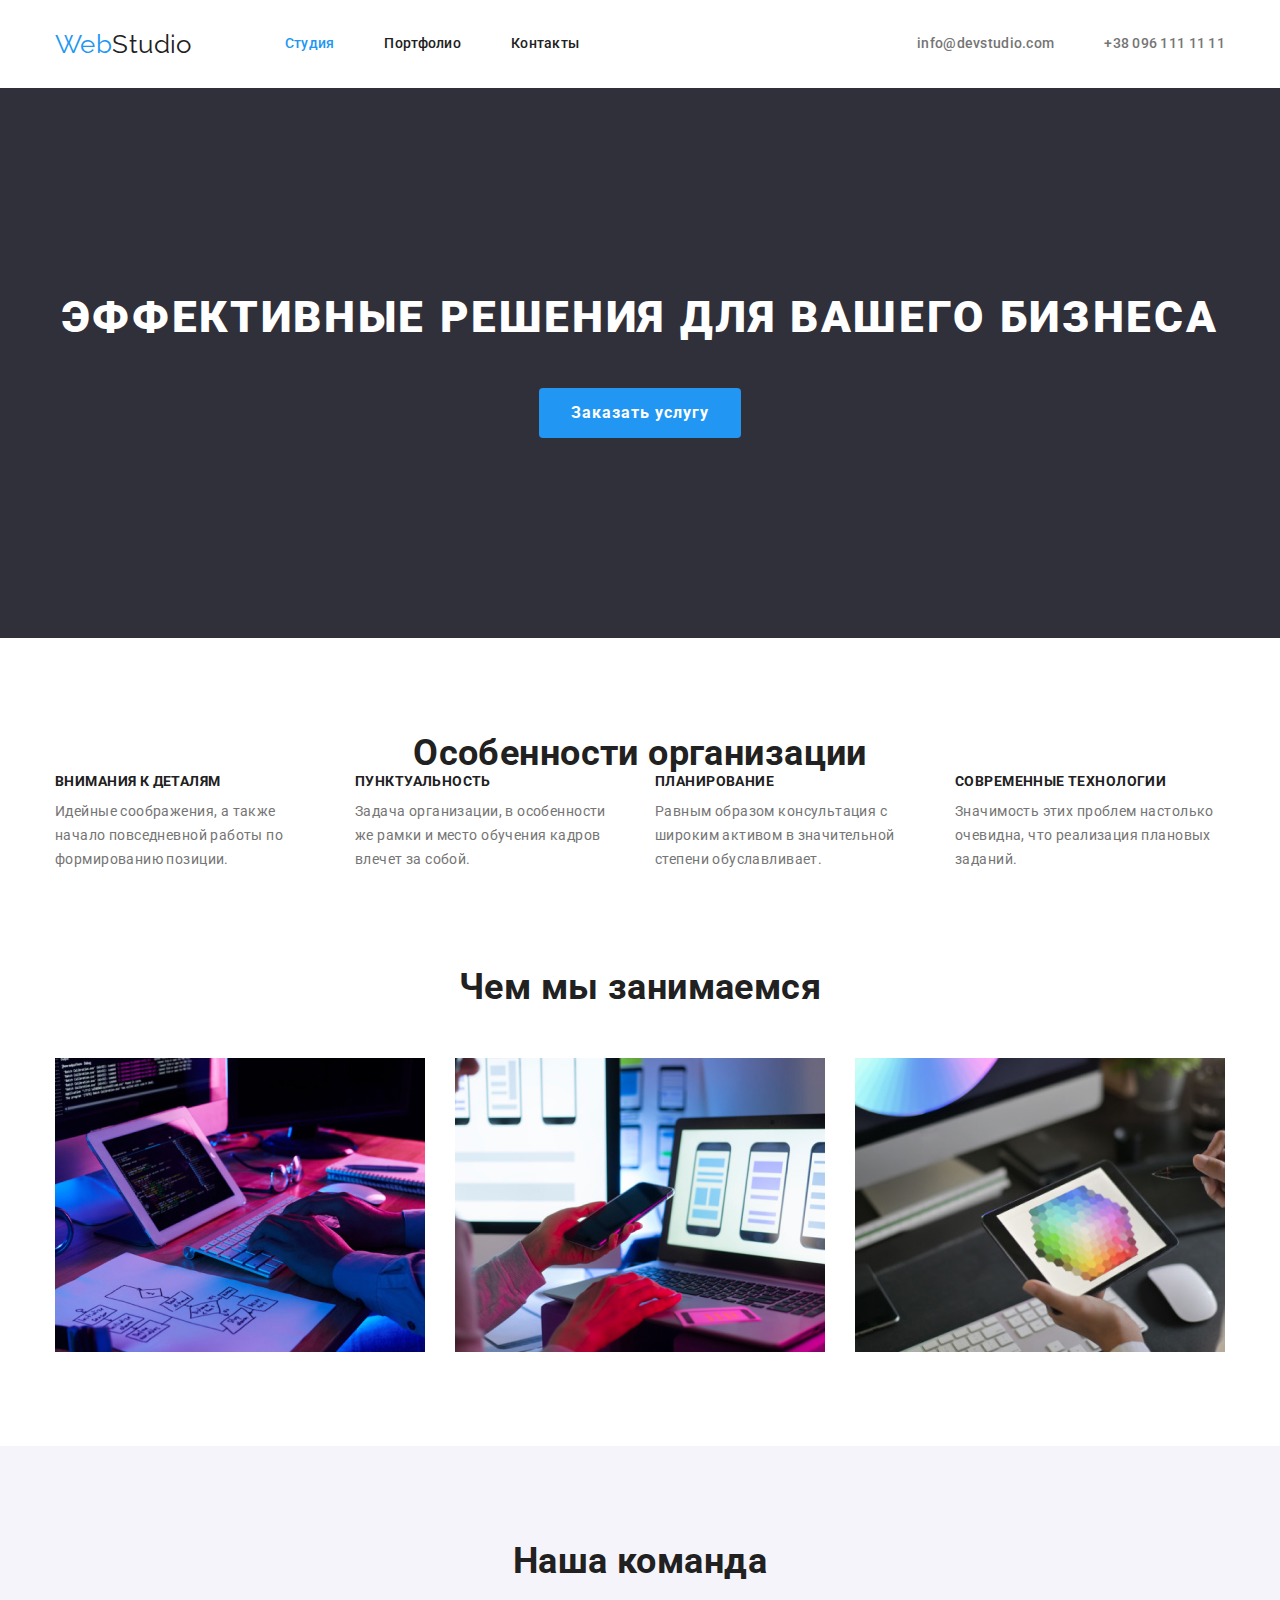
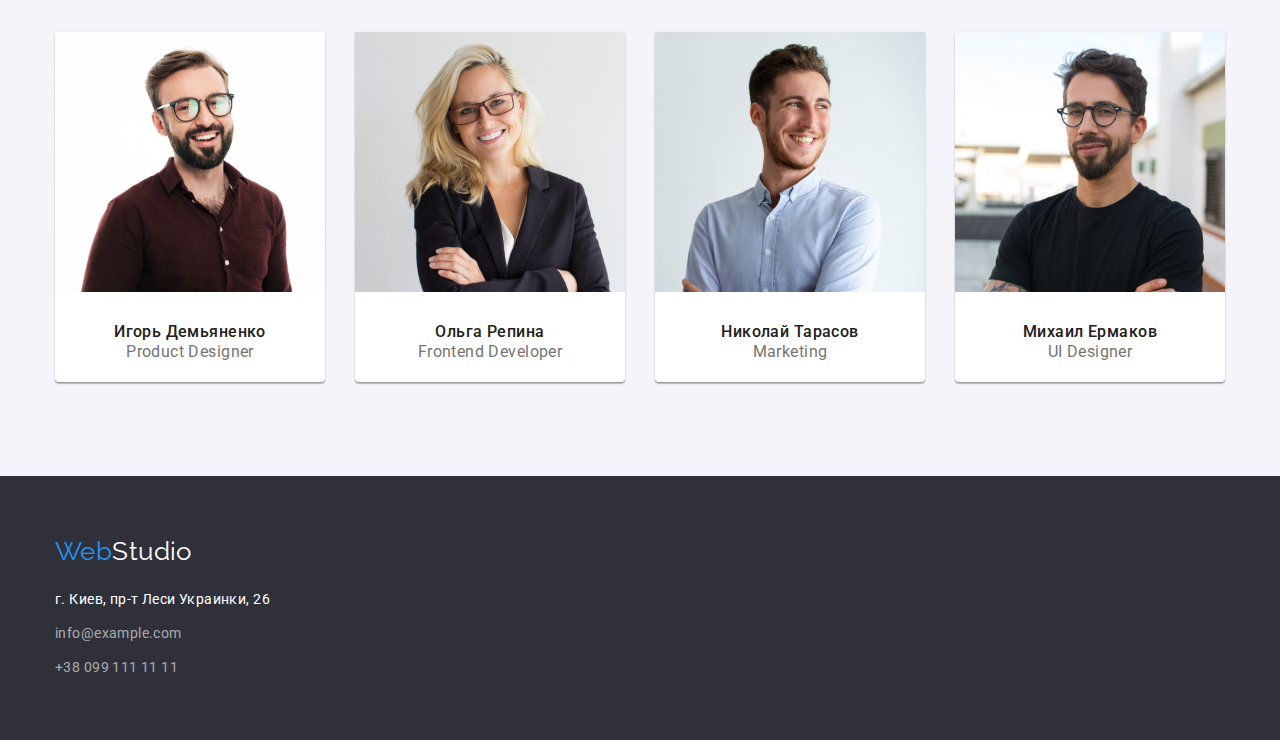
==== commit 9f48f470: "Сделал поправки" ====
--- a/index.html
+++ b/index.html
@@ -38,7 +38,9 @@
     <main>
         <!--Герой-->
         <section class="hero">
-            <h1 class="hero-title">Эффективные решения для вашего бизнеса</h1>
+            <h1 class="hero-title">
+                <div class="hero-text">Эффективные решения для вашего бизнеса</div>
+            </h1>
             <button type="button" class="primary-button">Заказать услугу</button>
         </section>
         <!--Особенности-->
@@ -112,7 +114,7 @@
     <!--Футер-->
     <footer class="footer-background">
         <div class="container">
-        <a href=" / " class="logo logo-footer"> <span class="first-part-logo">Web</span><span class="logo-white">Studio</span></a>  
+        <a href=" / " class="logo"> <span class="first-part-logo">Web</span><span class="logo-white">Studio</span></a>  
         <address>
         <ul class="footer-nav removed-italics mail-footer">
             <li class="footer-list"><a href="https://www.google.com/maps/place/%D0%B1%D1%83%D0%BB.+%D0%9B%D0%B5%D1%81%D0%B8+%D0%A3%D0%BA%D1%80%D0%B0%D0%B8%D0%BD%D0%BA%D0%B8,+26,+%D0%9A%D0%B8%D0%B5%D0%B2,+02000/@50.4265807,30.5361971,17z/data=!3m1!4b1!4m5!3m4!1s0x40d4cf0e033ecbe9:0x57a4dffefec77da0!8m2!3d50.4265807!4d30.5383858"  class="footer-google-maps logo-white ">г. Киев, пр-т Леси Украинки, 26</a></li>
--- a/css/style.css
+++ b/css/style.css
@@ -5,9 +5,11 @@
   --primary-white-color: #ffffff;
   --button-background-color: #f5f4fa;
   --background-color-hero: #2f303a;
+  --header-bottom-line: #ececec;
+  --footer-text-contacts: rgba(255, 255, 255, 0.6);
+  --color-card: #eeeeee;
   --card-set-gap: 30px;
-  --header-bottom-line: #ececec;
-  --pading-section: 94px;
+  --padding-section: 94px;
 }
 
 body {
@@ -128,6 +130,7 @@
 .hero {
   text-align: center;
   background-color: var(--background-color-hero);
+  padding: 200px 0;
 }
 
 .hero-title {
@@ -149,6 +152,7 @@
   border-radius: 4px;
   padding: 10px 32px;
   min-width: 200px;
+  border: 0px;
 
   color: var(--primary-white-color);
   background-color: var(--accent-color);
@@ -164,13 +168,13 @@
 /* Section */
 
 .section {
-  padding-top: var(--pading-section);
-  padding-bottom: var(--pading-section);
+  padding-top: var(--padding-section);
+  padding-bottom: var(--padding-section);
 }
 
 .section.no-padding {
   padding-top: 0;
-  padding-bottom: var(--pading-section);
+  padding-bottom: var(--padding-section);
 }
 
 .section-title {
@@ -195,6 +199,8 @@
 
 .section-people {
   color: var(--title-text-color);
+  margin-top: 0;
+  margin-bottom: 10px;
 
   font-weight: 500;
   font-size: 16px;
@@ -202,6 +208,9 @@
   text-align: center;
 }
 .section-profession {
+  margin-top: 0;
+  margin-bottom: 0;
+
   font-size: 16px;
   line-height: 1.19px;
   text-align: center;
@@ -269,21 +278,24 @@
 
 /* Footer */
 
+
+
 .footer-background {
   background-color: var(--background-color-hero);
 }
 
+.footer-background .container {
+  display: block;
+  padding-top: 60px;
+  padding-bottom: 60px;
+}
+
 .logo-white {
   color: var(--primary-white-color);
 }
 
 /* Footer nav */
 
-.logo-footer {
-  display: inline-block;
-  margin-top: 60px;
-}
-
 .mail-footer {
   margin-top: 20px;
 }
@@ -294,11 +306,6 @@
 
 .footer-background {
   background-color: var(--background-color-hero);
-}
-
-.footer-nav .footer-phone {
-  display: inline-block;
-  margin-bottom: 60px;
 }
 
 .footer-contacts {
@@ -306,7 +313,7 @@
   font-size: 14px;
   line-height: 1.71;
   letter-spacing: 0.03em;
-  color: rgba(255, 255, 255, 0.6);
+  color: var(--footer-text-contacts);
 }
 
 .footer-nav .footer-contacts:hover,
@@ -342,6 +349,8 @@
 
   color: var(--title-text-color);
   background-color: var(--button-background-color);
+
+  border: 0px;
 
   font-weight: 500;
   font-size: 16px;
@@ -355,11 +364,13 @@
 .button-porfolio:hover {
   color: var(--primary-white-color);
   background-color: var(--accent-color);
+  box-shadow: 0px 3px 1px rgba(0, 0, 0, 0.1), 0px 1px 2px rgba(0, 0, 0, 0.08),
+    0px 2px 2px rgba(0, 0, 0, 0.12);
 }
 
 .section-porfolio {
-  margin-top: var(--pading-section);
-  margin-bottom: var(--pading-section);
+  padding-top: var(--padding-section);
+  padding-bottom: var(--padding-section);
 }
 
 .portfolio-link-without-underlined {
@@ -411,6 +422,8 @@
   margin-top: 4px;
 }
 
-.card {
-  border: 1px solid #eeeeee;
-}
+.card-content {
+  border-bottom: 1px solid var(--color-card);
+  border-right: 1px solid var(--color-card);
+  border-left: 1px solid var(--color-card);
+}
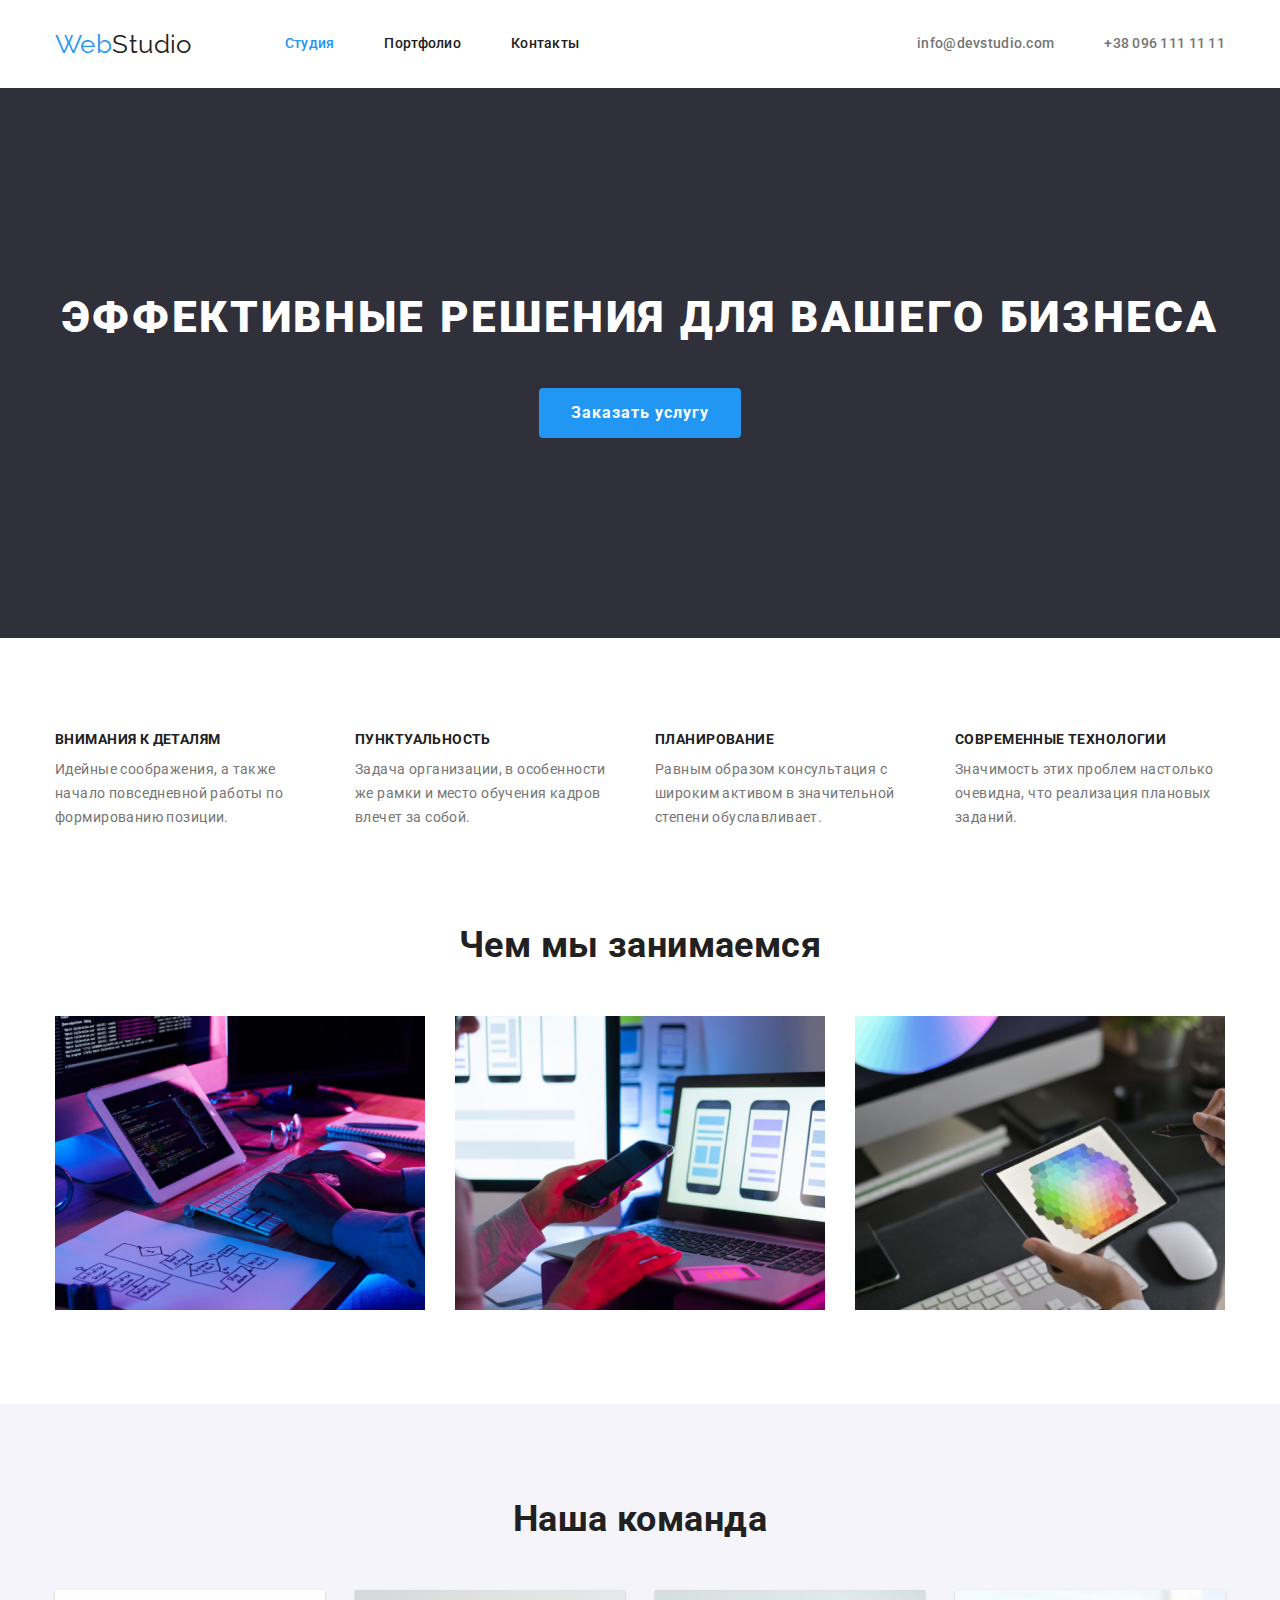
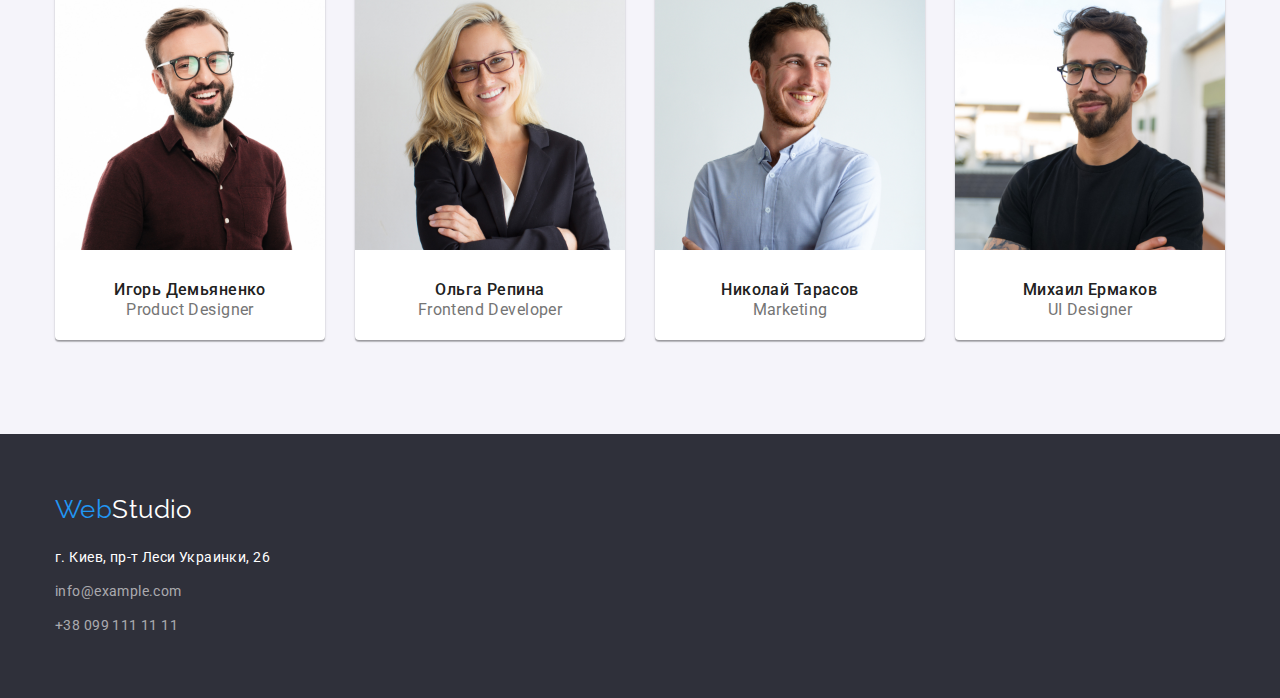
==== commit ab715d11: "Убрал заголовки" ====
--- a/index.html
+++ b/index.html
@@ -46,7 +46,7 @@
         <!--Особенности-->
         <section class="section">
             <div class="container">
-            <h2 class="section-title">Особенности организации</h2>
+            <h2 class="section-title hidden-title">Особенности организации</h2>
             <ul class="features-list">
                 <li class="item">
                     <h3 class="title">ВНИМАНИЯ К ДЕТАЛЯМ</h3>
--- a/css/style.css
+++ b/css/style.css
@@ -218,6 +218,10 @@
 
 /* Features */
 
+.hidden-title {
+  display: none;
+}
+
 .features-list {
   display: flex;
 }
@@ -334,9 +338,7 @@
 .flex-button {
   display: flex;
   justify-content: center;
-
-  margin-top: 94px;
-  margin-bottom: 50px;
+  padding-bottom: 34px;
 }
 
 .flex-button .flex-button-list + .flex-button-list {
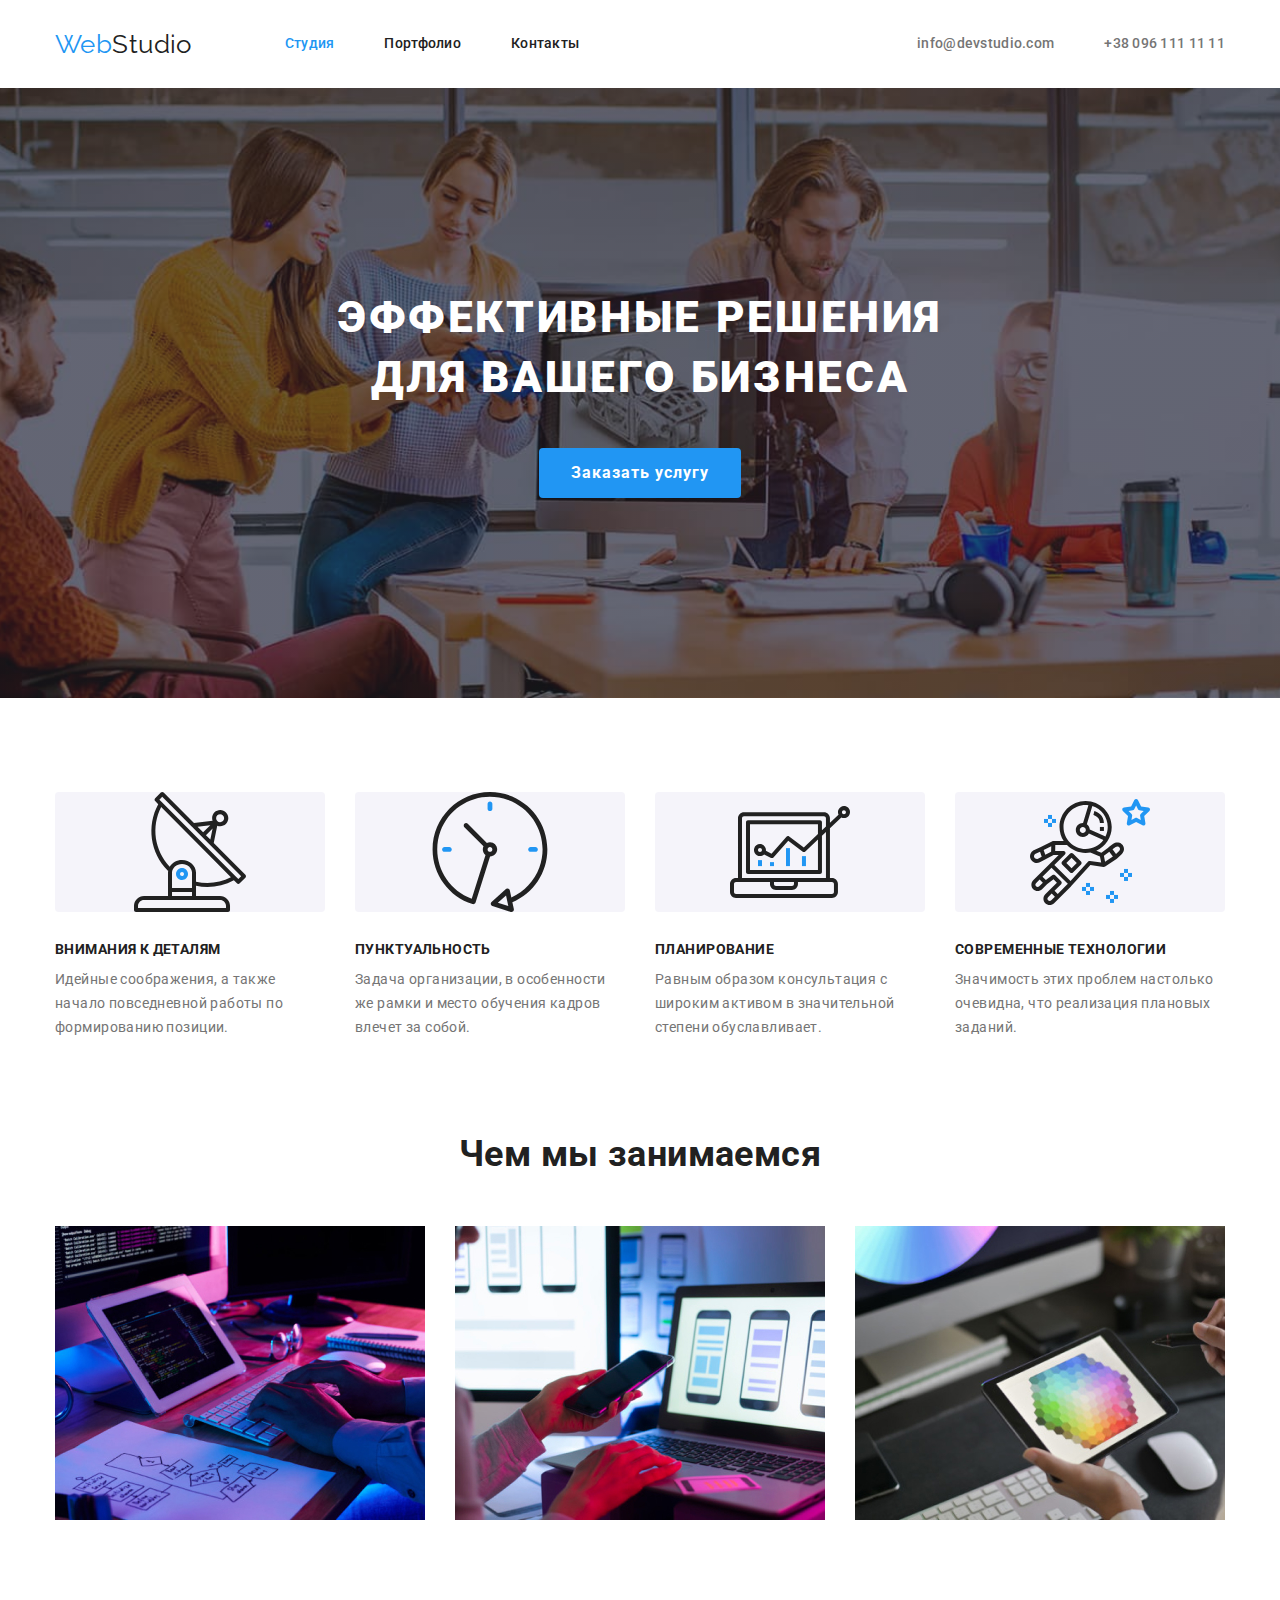
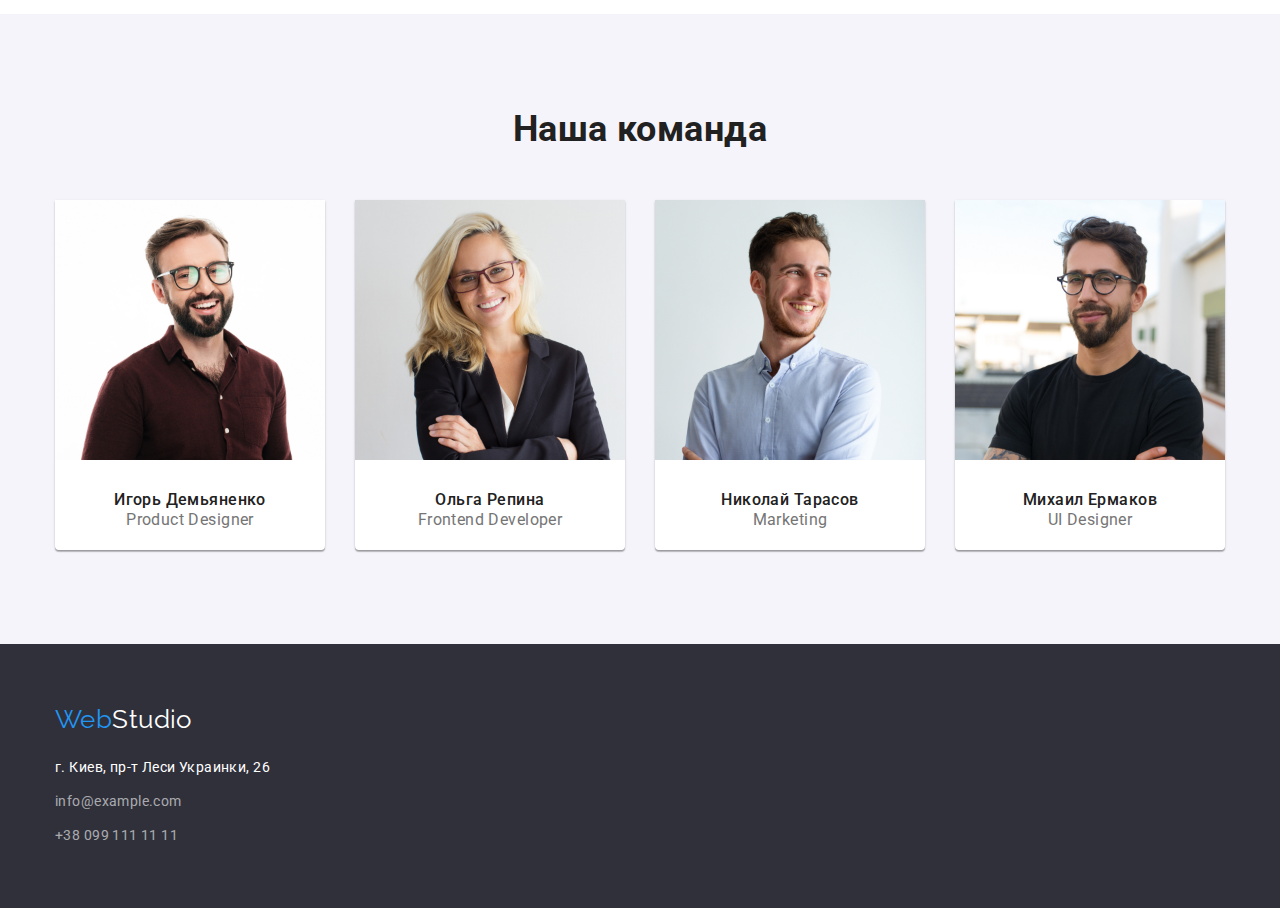
==== commit 021350f2: "Добавил немного 4 дз" ====
--- a/index.html
+++ b/index.html
@@ -19,7 +19,7 @@
     <!--Шапка сайта-->
     <header class="page-header">
         <div class="container main-nav">
-        <a href=" / " class="logo" > <span class="first-part-logo">Web</span>Studio</a>
+        <a href=" / " class="logo link" > <span class="first-part-logo">Web</span>Studio</a>
         <nav>
             <ul class="site-nav">
                 <li class="item"><a href="./index.html" class="link current">Студия</a></li>
@@ -29,8 +29,8 @@
         </nav>
         
         <ul class="auth-nav">
-            <li class="item"><a href="mailto:info@devstudio.com" class="contact-link">info@devstudio.com</a></li>
-            <li class="item"><a href="tel:+380961111111" class="contact-link">+38 096 111 11 11</a></li>
+            <li class="item"><a href="mailto:info@devstudio.com" class="contact-link link">info@devstudio.com</a></li>
+            <li class="item"><a href="tel:+380961111111" class="contact-link link">+38 096 111 11 11</a></li>
         </ul>
         </div>
     </header>
@@ -48,19 +48,19 @@
             <div class="container">
             <h2 class="section-title hidden-title">Особенности организации</h2>
             <ul class="features-list">
-                <li class="item">
+                <li class="item icon-antenna">
                     <h3 class="title">ВНИМАНИЯ К ДЕТАЛЯМ</h3>
                     <p>Идейные соображения, а также начало повседневной работы по формированию позиции.</p>
                 </li>
-                <li class="item">
+                <li class="item icon-clock">
                     <h3 class="title">ПУНКТУАЛЬНОСТЬ</h3>
                     <p>Задача организации, в особенности же рамки и место обучения кадров влечет за собой.</p>
                 </li>
-                <li class="item">
+                <li class="item icon-diagram">
                     <h3 class="title">ПЛАНИРОВАНИЕ</h3>
                     <p>Равным образом консультация с широким активом в значительной степени обуславливает.</p>
                 </li>
-                <li class="item">
+                <li class="item icon-astronaut">
                     <h3 class="title">СОВРЕМЕННЫЕ ТЕХНОЛОГИИ</h3>
                     <p>Значимость этих проблем настолько очевидна, что реализация плановых заданий.</p>
                 </li>
@@ -114,12 +114,12 @@
     <!--Футер-->
     <footer class="footer-background">
         <div class="container">
-        <a href=" / " class="logo"> <span class="first-part-logo">Web</span><span class="logo-white">Studio</span></a>  
+        <a href=" / " class="logo link"> <span class="first-part-logo">Web</span><span class="logo-white">Studio</span></a>  
         <address>
         <ul class="footer-nav removed-italics mail-footer">
-            <li class="footer-list"><a href="https://www.google.com/maps/place/%D0%B1%D1%83%D0%BB.+%D0%9B%D0%B5%D1%81%D0%B8+%D0%A3%D0%BA%D1%80%D0%B0%D0%B8%D0%BD%D0%BA%D0%B8,+26,+%D0%9A%D0%B8%D0%B5%D0%B2,+02000/@50.4265807,30.5361971,17z/data=!3m1!4b1!4m5!3m4!1s0x40d4cf0e033ecbe9:0x57a4dffefec77da0!8m2!3d50.4265807!4d30.5383858"  class="footer-google-maps logo-white ">г. Киев, пр-т Леси Украинки, 26</a></li>
-            <li class="footer-list"><a href="mailto:info@example.com" class="footer-contacts footer-google-maps">info@example.com</a></li>
-            <li class="footer-list"><a href="tel:+380991111111" class="footer-contacts footer-phone footer-google-maps">+38 099 111 11 11</a></li>
+            <li class="footer-list"><a href="https://www.google.com/maps/place/%D0%B1%D1%83%D0%BB.+%D0%9B%D0%B5%D1%81%D0%B8+%D0%A3%D0%BA%D1%80%D0%B0%D0%B8%D0%BD%D0%BA%D0%B8,+26,+%D0%9A%D0%B8%D0%B5%D0%B2,+02000/@50.4265807,30.5361971,17z/data=!3m1!4b1!4m5!3m4!1s0x40d4cf0e033ecbe9:0x57a4dffefec77da0!8m2!3d50.4265807!4d30.5383858"  class="link logo-white ">г. Киев, пр-т Леси Украинки, 26</a></li>
+            <li class="footer-list"><a href="mailto:info@example.com" class="footer-contacts link">info@example.com</a></li>
+            <li class="footer-list"><a href="tel:+380991111111" class="footer-contacts footer-phone link">+38 099 111 11 11</a></li>
         </ul>
         </address>
         </div>
--- a/css/style.css
+++ b/css/style.css
@@ -44,14 +44,18 @@
 }
 
 /* Logo */
+.link {
+  text-decoration: none;
+}
+
 .logo {
   color: var(--title-text-color);
   font-family: Raleway, cursive;
 
   font-size: 26px;
   line-height: 1.19;
-  text-decoration: none;
-}
+}
+
 .first-part-logo {
   color: var(--accent-color);
 }
@@ -91,7 +95,6 @@
   font-size: 14px;
   line-height: 1.14;
   letter-spacing: 0.02em;
-  text-decoration: none;
 }
 .site-nav .link:hover,
 .site-nav .link:focus {
@@ -118,7 +121,6 @@
   font-size: 14px;
   line-height: 1.14;
   letter-spacing: 0.02em;
-  text-decoration: none;
 }
 .auth-nav .contact-link:hover,
 .auth-nav .contact-link:focus {
@@ -131,6 +133,20 @@
   text-align: center;
   background-color: var(--background-color-hero);
   padding: 200px 0;
+
+  max-width: 1600px;
+  min-height: 600px;
+  margin-left: auto;
+  margin-right: auto;
+  background-image: linear-gradient(
+      to right,
+      rgba(47, 48, 58, 0.4),
+      rgba(47, 48, 58, 0.4)
+    ),
+    url(../images/hero-background.jpg);
+  background-repeat: no-repeat;
+  background-position: center;
+  background-size: cover;
 }
 
 .hero-title {
@@ -146,6 +162,11 @@
   text-transform: uppercase;
 }
 
+.hero-text {
+  width: 696px;
+  margin: auto;
+}
+
 /* Button */
 
 .primary-button {
@@ -218,20 +239,46 @@
 
 /* Features */
 
+.features-list .item::before {
+  display: block;
+  content: "";
+  height: 120px;
+  margin-bottom: 30px;
+  background-size: contain;
+  background-repeat: no-repeat;
+  background-position: center;
+  background-color: var(--button-background-color);
+  border-radius: 4px;
+}
+
+.icon-antenna::before {
+  background-image: url(../images/antenna.svg);
+}
+
+.icon-clock::before {
+  background-image: url(../images/clock.svg);
+}
+
+.icon-diagram::before {
+  background-image: url(../images/diagram.svg);
+}
+
+.icon-astronaut::before {
+  background-image: url(../images/astronaut.svg);
+}
+
 .hidden-title {
-  display: none;
+  visibility: hidden;
+  font-size: 0;
 }
 
 .features-list {
   display: flex;
+  justify-content: space-between;
 }
 
 .features-list .item {
   width: 270px;
-}
-
-.features-list .item + .item {
-  margin-left: var(--card-set-gap);
 }
 
 .features-list .title {
@@ -254,10 +301,7 @@
 .work-list {
   display: flex;
   margin-top: 50px;
-}
-
-.work-list .item + .item {
-  margin-left: var(--card-set-gap);
+  justify-content: space-between;
 }
 
 /* Team */
@@ -265,10 +309,7 @@
 .team-list {
   display: flex;
   margin-top: 50px;
-}
-
-.team-list .item + .item {
-  margin-left: var(--card-set-gap);
+  justify-content: space-between;
 }
 
 .team-list .item {
@@ -329,10 +370,6 @@
   font-style: normal;
 }
 
-.footer-google-maps {
-  text-decoration: none;
-}
-
 /* portfolio */
 
 .flex-button {
@@ -375,10 +412,6 @@
   padding-bottom: var(--padding-section);
 }
 
-.portfolio-link-without-underlined {
-  text-decoration: none;
-}
-
 .site-title {
   font-weight: 700;
   font-size: 18px;
@@ -396,7 +429,7 @@
 }
 
 /* Card set */
-.card-set {
+.portfolio-list {
   margin: 0;
   padding: 0;
 
@@ -407,7 +440,7 @@
   margin-left: calc(-1 * var(--card-set-gap));
 }
 
-.card-set > .item {
+.portfolio-list > .portfolio-item {
   flex-basis: calc(100% / 3 - var(--card-set-gap));
 
   margin-left: var(--card-set-gap);
